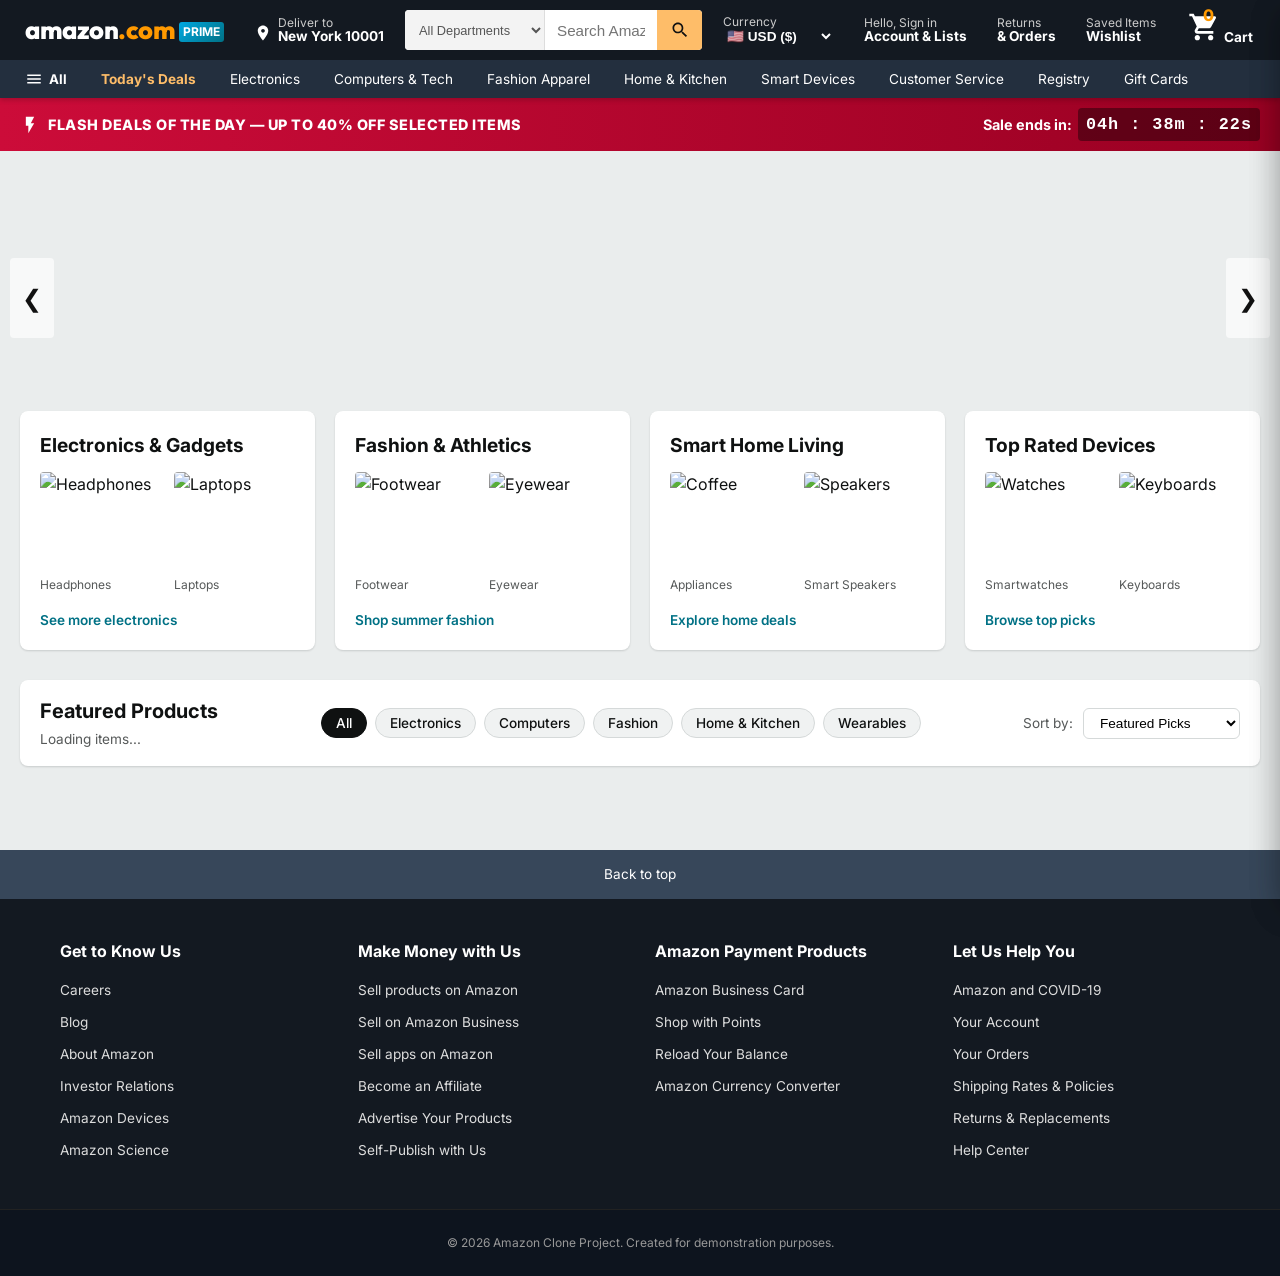
==== index.html @ 9a5a1761 "Add files via upload" ====
<!DOCTYPE html>
<html lang="en">
<head>
  <meta charset="UTF-8">
  <meta name="viewport" content="width=device-width, initial-scale=1.0">
  <title>Amazon.com. Spend less. Smile more.</title>
  <meta name="description" content="Free shipping on millions of items. Get the best of Shopping and Entertainment with Prime. Enjoy low prices and great deals.">
  
  <!-- Fonts -->
  <link rel="preconnect" href="https://fonts.googleapis.com">
  <link rel="preconnect" href="https://fonts.gstatic.com" crossorigin>
  <link href="https://fonts.googleapis.com/css2?family=Inter:wght@400;500;600;700;800&family=Outfit:wght@600;700;800&display=swap" rel="stylesheet">
  
  <!-- Stylesheet -->
  <link rel="stylesheet" href="styles.css">
</head>
<body>

  <!-- ==========================================================================
       HEADER & NAVIGATION
       ========================================================================== -->
  <header>
    <!-- Top Nav Bar -->
    <div class="top-nav">
      <!-- Brand Logo -->
      <a href="#" class="nav-logo" id="logo-btn">
        <div class="logo-text">amazon<span>.com</span></div>
        <span class="logo-prime">PRIME</span>
      </a>

      <!-- Deliver Location -->
      <div class="nav-location">
        <svg viewBox="0 0 24 24"><path d="M12 2C8.13 2 5 5.13 5 9c0 5.25 7 13 7 13s7-7.75 7-13c0-3.87-3.13-7-7-7zm0 9.5c-1.38 0-2.5-1.12-2.5-2.5s1.12-2.5 2.5-2.5 2.5 1.12 2.5 2.5-1.12 2.5-2.5 2.5z"/></svg>
        <div class="loc-text">
          <span class="loc-sub">Deliver to</span>
          <span class="loc-main">New York 10001</span>
        </div>
      </div>

      <!-- Search Bar -->
      <div class="nav-search">
        <select class="search-select" id="search-category">
          <option value="all">All Departments</option>
          <option value="electronics">Electronics</option>
          <option value="computers">Computers</option>
          <option value="fashion">Fashion</option>
          <option value="home">Home & Kitchen</option>
          <option value="wearables">Smart Wearables</option>
        </select>

        <div class="search-input-wrapper">
          <input type="text" class="search-input" id="search-input" placeholder="Search Amazon" autocomplete="off" />
          <div class="search-suggestions" id="search-suggestions"></div>
        </div>

        <button class="search-btn" id="search-btn" aria-label="Search">
          <svg viewBox="0 0 24 24"><path d="M15.5 14h-.79l-.28-.27C15.41 12.59 16 11.11 16 9.5 16 5.91 13.09 3 9.5 3S3 5.91 3 9.5 5.91 16 9.5 16c1.61 0 3.09-.59 4.23-1.57l.27.28v.79l5 4.99L20.49 19l-4.99-5zm-6 0C7.01 14 5 11.99 5 9.5S7.01 5 9.5 5 14 7.01 14 9.5 11.99 14 9.5 14z"/></svg>
        </button>
      </div>

      <!-- Navigation Tools -->
      <div class="nav-tools">
        <!-- Currency Selector -->
        <div class="nav-item">
          <span class="nav-item-sub">Currency</span>
          <select class="currency-select" id="currency-select">
            <option value="USD">🇺🇸 USD ($)</option>
            <option value="EUR">🇪🇺 EUR (€)</option>
            <option value="GBP">🇬🇧 GBP (£)</option>
            <option value="INR">🇮🇳 INR (₹)</option>
            <option value="CAD">🇨🇦 CAD (CA$)</option>
          </select>
        </div>

        <!-- Accounts & Lists -->
        <div class="nav-item" id="account-btn">
          <span class="nav-item-sub">Hello, Sign in</span>
          <span class="nav-item-main">Account & Lists</span>
        </div>

        <!-- Returns & Orders Tracker Button -->
        <div class="nav-item" id="orders-btn-nav">
          <span class="nav-item-sub">Returns</span>
          <span class="nav-item-main">& Orders</span>
        </div>

        <!-- Wishlist Nav -->
        <div class="nav-item" id="wishlist-btn-nav">
          <span class="nav-item-sub">Saved Items</span>
          <span class="nav-item-main">Wishlist</span>
        </div>

        <!-- Cart Button -->
        <div class="nav-cart-btn" id="cart-btn">
          <div class="cart-icon-wrap">
            <svg viewBox="0 0 24 24"><path d="M7 18c-1.1 0-1.99.9-1.99 2S5.9 22 7 22s2-.9 2-2-.9-2-2-2zM1 2v2h2l3.6 7.59-1.35 2.45c-.16.28-.25.61-.25.96 0 1.1.9 2 2 2h12v-2H7.42c-.14 0-.25-.11-.25-.25l.03-.12.9-1.63h7.45c.75 0 1.41-.41 1.75-1.03l3.58-6.49c.08-.14.12-.31.12-.48 0-.55-.45-1-1-1H5.21l-.94-2H1zm16 16c-1.1 0-1.99.9-1.99 2s.89 2 1.99 2 2-.9 2-2-.9-2-2-2z"/></svg>
            <span class="cart-count-badge" id="cart-badge-count">0</span>
          </div>
          <span class="cart-text">Cart</span>
        </div>
      </div>
    </div>

    <!-- Sub Navigation Bar -->
    <div class="sub-nav">
      <button class="sub-nav-btn">
        <svg style="width:18px;height:18px;fill:white;" viewBox="0 0 24 24"><path d="M3 18h18v-2H3v2zm0-5h18v-2H3v2zm0-7v2h18V6H3z"/></svg>
        All
      </button>
      <a href="#" class="sub-nav-link active" onclick="filterByCategory('all')">Today's Deals</a>
      <a href="#" class="sub-nav-link" onclick="filterByCategory('electronics')">Electronics</a>
      <a href="#" class="sub-nav-link" onclick="filterByCategory('computers')">Computers & Tech</a>
      <a href="#" class="sub-nav-link" onclick="filterByCategory('fashion')">Fashion Apparel</a>
      <a href="#" class="sub-nav-link" onclick="filterByCategory('home')">Home & Kitchen</a>
      <a href="#" class="sub-nav-link" onclick="filterByCategory('wearables')">Smart Devices</a>
      <a href="#" class="sub-nav-link">Customer Service</a>
      <a href="#" class="sub-nav-link">Registry</a>
      <a href="#" class="sub-nav-link">Gift Cards</a>
    </div>
  </header>

  <!-- ==========================================================================
       FLASH SALE DEALS COUNTDOWN BAR
       ========================================================================== -->
  <div class="flash-sale-bar">
    <div class="flash-title">
      <svg style="width:20px;height:20px;fill:white;" viewBox="0 0 24 24"><path d="M7 2v11h3v9l7-12h-4l4-8z"/></svg>
      Flash Deals of the Day — Up to 40% Off Selected Items
    </div>
    <div class="countdown-wrap">
      <span>Sale ends in:</span>
      <div class="timer-box" id="countdown-timer">04h : 38m : 22s</div>
    </div>
  </div>

  <!-- ==========================================================================
       HERO CAROUSEL & OVERLAY CARDS
       ========================================================================== -->
  <section class="hero-section">
    <div class="carousel-container">
      <div class="carousel-track" id="carousel-track">
        <!-- Injected via app.js -->
      </div>
      <button class="carousel-nav-btn carousel-prev" id="carousel-prev">❮</button>
      <button class="carousel-nav-btn carousel-next" id="carousel-next">❯</button>
      <div class="hero-gradient-overlay"></div>
    </div>

    <!-- Hero Category Showcase Overlay Cards -->
    <div class="hero-overlay-cards">
      <!-- Card 1 -->
      <div class="category-card">
        <h3>Electronics & Gadgets</h3>
        <div class="category-card-grid">
          <div class="cat-sub-item" onclick="filterByCategory('electronics')">
            <img src="https://images.unsplash.com/photo-1505740420928-5e560c06d30e?w=300&auto=format&fit=crop&q=80" alt="Headphones" />
            <div class="cat-sub-label">Headphones</div>
          </div>
          <div class="cat-sub-item" onclick="filterByCategory('computers')">
            <img src="https://images.unsplash.com/photo-1517336714731-489689fd1ca8?w=300&auto=format&fit=crop&q=80" alt="Laptops" />
            <div class="cat-sub-label">Laptops</div>
          </div>
        </div>
        <a href="#" class="category-card-link" onclick="filterByCategory('electronics')">See more electronics</a>
      </div>

      <!-- Card 2 -->
      <div class="category-card">
        <h3>Fashion & Athletics</h3>
        <div class="category-card-grid">
          <div class="cat-sub-item" onclick="filterByCategory('fashion')">
            <img src="https://images.unsplash.com/photo-1542291026-7eec264c27ff?w=300&auto=format&fit=crop&q=80" alt="Footwear" />
            <div class="cat-sub-label">Footwear</div>
          </div>
          <div class="cat-sub-item" onclick="filterByCategory('fashion')">
            <img src="https://images.unsplash.com/photo-1511499767150-a48a237f0083?w=300&auto=format&fit=crop&q=80" alt="Eyewear" />
            <div class="cat-sub-label">Eyewear</div>
          </div>
        </div>
        <a href="#" class="category-card-link" onclick="filterByCategory('fashion')">Shop summer fashion</a>
      </div>

      <!-- Card 3 -->
      <div class="category-card">
        <h3>Smart Home Living</h3>
        <div class="category-card-grid">
          <div class="cat-sub-item" onclick="filterByCategory('home')">
            <img src="https://images.unsplash.com/photo-1517668808822-9ebe02f2a698?w=300&auto=format&fit=crop&q=80" alt="Coffee" />
            <div class="cat-sub-label">Appliances</div>
          </div>
          <div class="cat-sub-item" onclick="filterByCategory('home')">
            <img src="https://images.unsplash.com/photo-1543512214-318c7553f230?w=300&auto=format&fit=crop&q=80" alt="Speakers" />
            <div class="cat-sub-label">Smart Speakers</div>
          </div>
        </div>
        <a href="#" class="category-card-link" onclick="filterByCategory('home')">Explore home deals</a>
      </div>

      <!-- Card 4 -->
      <div class="category-card">
        <h3>Top Rated Devices</h3>
        <div class="category-card-grid">
          <div class="cat-sub-item" onclick="filterByCategory('wearables')">
            <img src="https://images.unsplash.com/photo-1523275335684-37898b6baf30?w=300&auto=format&fit=crop&q=80" alt="Watches" />
            <div class="cat-sub-label">Smartwatches</div>
          </div>
          <div class="cat-sub-item" onclick="filterByCategory('computers')">
            <img src="https://images.unsplash.com/photo-1587829741301-dc798b83add3?w=300&auto=format&fit=crop&q=80" alt="Keyboards" />
            <div class="cat-sub-label">Keyboards</div>
          </div>
        </div>
        <a href="#" class="category-card-link" onclick="filterByCategory('all')">Browse top picks</a>
      </div>
    </div>
  </section>

  <!-- ==========================================================================
       MAIN CONTENT & PRODUCT CATALOG
       ========================================================================== -->
  <main class="main-container">
    <!-- Filter & Toolbar Bar -->
    <div class="catalog-toolbar">
      <div class="toolbar-left">
        <div>
          <h2 class="catalog-title" id="catalog-title">Featured Products</h2>
          <span class="result-count" id="result-count">Loading items...</span>
        </div>
      </div>

      <!-- Category Filter Pills -->
      <div class="category-pills">
        <button class="pill-btn active" data-category="all">All</button>
        <button class="pill-btn" data-category="electronics">Electronics</button>
        <button class="pill-btn" data-category="computers">Computers</button>
        <button class="pill-btn" data-category="fashion">Fashion</button>
        <button class="pill-btn" data-category="home">Home & Kitchen</button>
        <button class="pill-btn" data-category="wearables">Wearables</button>
      </div>

      <!-- Sort Selection -->
      <div class="toolbar-right">
        <span class="sort-label">Sort by:</span>
        <select class="sort-select" id="sort-select">
          <option value="featured">Featured Picks</option>
          <option value="price-low">Price: Low to High</option>
          <option value="price-high">Price: High to Low</option>
          <option value="rating">Customer Rating</option>
        </select>
      </div>
    </div>

    <!-- Product Grid -->
    <div class="product-grid" id="product-grid">
      <!-- Injected via app.js -->
    </div>

    <!-- Recently Viewed Carousel -->
    <div class="recently-viewed-section" id="recently-viewed-section" style="display:none;">
      <h3 class="recently-viewed-title">Your Recently Viewed Items</h3>
      <div class="rv-grid" id="recently-viewed-grid"></div>
    </div>
  </main>

  <!-- ==========================================================================
       SLIDE-OVER CART DRAWER
       ========================================================================== -->
  <div class="drawer-backdrop" id="cart-backdrop"></div>
  <div class="drawer-panel" id="cart-panel">
    <div class="drawer-header">
      <div class="drawer-title">
        <svg style="width:24px;height:24px;fill:white;" viewBox="0 0 24 24"><path d="M7 18c-1.1 0-1.99.9-1.99 2S5.9 22 7 22s2-.9 2-2-.9-2-2-2zM1 2v2h2l3.6 7.59-1.35 2.45c-.16.28-.25.61-.25.96 0 1.1.9 2 2 2h12v-2H7.42c-.14 0-.25-.11-.25-.25l.03-.12.9-1.63h7.45c.75 0 1.41-.41 1.75-1.03l3.58-6.49c.08-.14.12-.31.12-.48 0-.55-.45-1-1-1H5.21l-.94-2H1zm16 16c-1.1 0-1.99.9-1.99 2s.89 2 1.99 2 2-.9 2-2-.9-2-2-2z"/></svg>
        Shopping Cart
      </div>
      <button class="drawer-close" id="cart-close">&times;</button>
    </div>

    <!-- Free Delivery Progress -->
    <div class="free-shipping-bar">
      <div class="shipping-progress-text" id="progress-text">Add $35.00 for FREE Shipping</div>
      <div class="progress-track">
        <div class="progress-fill" id="progress-fill"></div>
      </div>
    </div>

    <div class="drawer-body" id="cart-items-list">
      <!-- Cart items injected via app.js -->
    </div>

    <div class="drawer-footer">
      <div class="cart-summary-row">
        <span>Subtotal</span>
        <span id="cart-subtotal">$0.00</span>
      </div>
      <div class="cart-summary-row" style="color:#666;font-size:0.8rem;">
        <span>Estimated Tax & Shipping</span>
        <span>FREE</span>
      </div>
      <div class="cart-summary-total">
        <span>Order Total</span>
        <span id="cart-total">$0.00</span>
      </div>
      <button class="checkout-btn" id="checkout-btn">Proceed to Checkout</button>
    </div>
  </div>

  <!-- ==========================================================================
       SLIDE-OVER WISHLIST DRAWER
       ========================================================================== -->
  <div class="drawer-backdrop" id="wishlist-backdrop"></div>
  <div class="drawer-panel" id="wishlist-panel">
    <div class="drawer-header">
      <div class="drawer-title">
        <svg style="width:24px;height:24px;fill:white;" viewBox="0 0 24 24"><path d="M12 21.35l-1.45-1.32C5.4 15.36 2 12.28 2 8.5 2 5.42 4.42 3 7.5 3c1.74 0 3.41.81 4.5 2.09C13.09 3.81 14.76 3 16.5 3 19.58 3 22 5.42 22 8.5c0 3.78-3.4 6.86-8.55 11.54L12 21.35z"/></svg>
        Your Wishlist
      </div>
      <button class="drawer-close" id="wishlist-close">&times;</button>
    </div>
    <div class="drawer-body" id="wishlist-items-list">
      <!-- Injected via app.js -->
    </div>
  </div>

  <!-- ==========================================================================
       MODALS (QUICK VIEW, CHECKOUT, & ORDERS TRACKER)
       ========================================================================== -->
  <!-- Quick View Modal -->
  <div class="modal-overlay" id="quick-view-overlay">
    <div class="modal-box">
      <button class="modal-close-btn" id="quick-view-close">&times;</button>
      <div id="quick-view-body">
        <!-- Injected via app.js -->
      </div>
    </div>
  </div>

  <!-- Orders & Package Tracking Modal -->
  <div class="modal-overlay" id="orders-overlay">
    <div class="modal-box orders-modal-box">
      <button class="modal-close-btn" id="orders-close">&times;</button>
      <h2 style="font-size:1.4rem;font-weight:700;margin-bottom:16px;border-bottom:1px solid #ddd;padding-bottom:10px;">Your Orders & Package Tracker</h2>
      <div id="orders-modal-body">
        <!-- Injected via app.js -->
      </div>
    </div>
  </div>

  <!-- Checkout Modal -->
  <div class="modal-overlay" id="checkout-overlay">
    <div class="modal-box checkout-modal-box">
      <button class="modal-close-btn" id="checkout-close">&times;</button>
      <form id="checkout-form">
        <div class="checkout-header">
          <h2 class="checkout-step-title">
            <svg style="width:24px;height:24px;fill:var(--accent-orange);" viewBox="0 0 24 24"><path d="M18 6h-2c0-2.21-1.79-4-4-4S8 3.79 8 6H6c-1.1 0-2 .9-2 2v12c0 1.1.9 2 2 2h12c1.1 0 2-.9 2-2V8c0-1.1-.9-2-2-2zm-6-2c1.1 0 2 .89 2 2h-4c0-1.11.89-2 2-2zm6 16H6V8h2v2c0 .55.45 1 1 1s1-.45 1-1V8h4v2c0 .55.45 1 1 1s1-.45 1-1V8h2v12z"/></svg>
            Amazon Checkout
          </h2>
        </div>

        <div class="form-group">
          <label class="form-label">Shipping Address</label>
          <input type="text" class="form-input" required placeholder="Full Name" value="John Doe" />
        </div>

        <div class="form-group">
          <input type="text" class="form-input" required placeholder="Street Address" value="742 Evergreen Terrace" />
        </div>

        <div style="display:grid;grid-template-columns:1fr 1fr;gap:12px;" class="form-group">
          <input type="text" class="form-input" required placeholder="City" value="New York" />
          <input type="text" class="form-input" required placeholder="ZIP Code" value="10001" />
        </div>

        <div class="form-group">
          <label class="form-label">Payment Method</label>
          <div class="payment-options-grid">
            <div class="payment-card-opt active">
              <span>💳 Credit / Debit Card</span>
            </div>
            <div class="payment-card-opt">
              <span>📦 Amazon Pay Balance</span>
            </div>
          </div>
        </div>

        <div class="form-group">
          <input type="text" class="form-input" required placeholder="Card Number" value="4532 •••• •••• 8892" />
        </div>

        <button type="submit" class="checkout-btn" style="margin-top:10px;" id="place-order-btn">Place Your Order</button>
      </form>
    </div>
  </div>

  <!-- Toast Notification Stack -->
  <div class="toast-container" id="toast-container"></div>

  <!-- ==========================================================================
       FOOTER
       ========================================================================== -->
  <footer>
    <div class="back-to-top" onclick="window.scrollTo({top: 0, behavior: 'smooth'});">
      Back to top
    </div>

    <div class="footer-links-grid">
      <div class="footer-col">
        <h4>Get to Know Us</h4>
        <ul>
          <li><a href="#">Careers</a></li>
          <li><a href="#">Blog</a></li>
          <li><a href="#">About Amazon</a></li>
          <li><a href="#">Investor Relations</a></li>
          <li><a href="#">Amazon Devices</a></li>
          <li><a href="#">Amazon Science</a></li>
        </ul>
      </div>

      <div class="footer-col">
        <h4>Make Money with Us</h4>
        <ul>
          <li><a href="#">Sell products on Amazon</a></li>
          <li><a href="#">Sell on Amazon Business</a></li>
          <li><a href="#">Sell apps on Amazon</a></li>
          <li><a href="#">Become an Affiliate</a></li>
          <li><a href="#">Advertise Your Products</a></li>
          <li><a href="#">Self-Publish with Us</a></li>
        </ul>
      </div>

      <div class="footer-col">
        <h4>Amazon Payment Products</h4>
        <ul>
          <li><a href="#">Amazon Business Card</a></li>
          <li><a href="#">Shop with Points</a></li>
          <li><a href="#">Reload Your Balance</a></li>
          <li><a href="#">Amazon Currency Converter</a></li>
        </ul>
      </div>

      <div class="footer-col">
        <h4>Let Us Help You</h4>
        <ul>
          <li><a href="#">Amazon and COVID-19</a></li>
          <li><a href="#">Your Account</a></li>
          <li><a href="#">Your Orders</a></li>
          <li><a href="#">Shipping Rates & Policies</a></li>
          <li><a href="#">Returns & Replacements</a></li>
          <li><a href="#">Help Center</a></li>
        </ul>
      </div>
    </div>

    <div class="footer-bottom-copy">
      <p>© 2026 Amazon Clone Project. Created for demonstration purposes.</p>
    </div>
  </footer>

  <!-- Scripts -->
  <script src="js/products.js"></script>
  <script src="js/app.js"></script>
</body>
</html>
---- styles.css ----
/* ==========================================================================
   AMAZON CLONE DESIGN SYSTEM & ENHANCED STYLESHEET
   ========================================================================== */

:root {
  /* Brand Palette */
  --nav-bg: #131921;
  --subnav-bg: #232f3e;
  --accent-gold: #febd69;
  --accent-orange: #ff9900;
  --accent-orange-hover: #f3a847;
  --btn-primary: #ffd814;
  --btn-primary-hover: #f7ca00;
  --btn-primary-border: #fcd200;
  --btn-secondary: #ffa41c;
  --btn-secondary-hover: #ff8f00;
  
  /* Neutral Canvas */
  --bg-page: #eaeded;
  --bg-card: #ffffff;
  --text-main: #0f1111;
  --text-muted: #565959;
  --text-link: #007185;
  --text-link-hover: #c7511f;
  --price-red: #b12704;
  --green-stock: #007600;
  --border-light: #d5d9d9;
  --border-dark: #bbbfbf;

  /* Elevation & Shadows */
  --shadow-sm: 0 1px 2px rgba(15, 17, 17, 0.15);
  --shadow-md: 0 4px 12px rgba(0, 0, 0, 0.12);
  --shadow-lg: 0 10px 30px rgba(0, 0, 0, 0.2);

  /* Typography */
  --font-main: 'Inter', -apple-system, BlinkMacSystemFont, "Segoe UI", Roboto, sans-serif;
  --font-heading: 'Outfit', sans-serif;

  /* Radii & Animations */
  --radius-sm: 4px;
  --radius-md: 8px;
  --radius-lg: 12px;
  --transition: all 0.25s cubic-bezier(0.4, 0, 0.2, 1);
}

/* Reset & Box Sizing */
* {
  margin: 0;
  padding: 0;
  box-sizing: border-box;
}

body {
  font-family: var(--font-main);
  background-color: var(--bg-page);
  color: var(--text-main);
  line-height: 1.5;
  overflow-x: hidden;
  min-height: 100vh;
}

a {
  color: var(--text-link);
  text-decoration: none;
  transition: var(--transition);
}

a:hover {
  color: var(--text-link-hover);
  text-decoration: underline;
}

button {
  cursor: pointer;
  font-family: inherit;
  border: none;
  outline: none;
}

img {
  max-width: 100%;
  display: block;
}

/* ==========================================================================
   HEADER & NAVIGATION BAR
   ========================================================================== */

header {
  position: sticky;
  top: 0;
  z-index: 1000;
  box-shadow: 0 2px 5px rgba(0,0,0,0.2);
}

.top-nav {
  background-color: var(--nav-bg);
  color: #ffffff;
  display: flex;
  align-items: center;
  gap: 12px;
  padding: 8px 16px;
  height: 60px;
}

.nav-logo {
  display: flex;
  align-items: center;
  gap: 4px;
  padding: 4px 8px;
  border: 1px solid transparent;
  border-radius: 2px;
  text-decoration: none;
}

.nav-logo:hover {
  border-color: #ffffff;
}

.logo-text {
  font-family: var(--font-heading);
  font-size: 1.6rem;
  font-weight: 800;
  color: #ffffff;
  letter-spacing: -0.5px;
}

.logo-text span {
  color: var(--accent-orange);
}

.logo-prime {
  font-size: 0.75rem;
  background: linear-gradient(135deg, #00a8e1, #007185);
  color: white;
  font-weight: 700;
  padding: 1px 4px;
  border-radius: 3px;
  margin-top: 4px;
}

/* Location */
.nav-location {
  display: flex;
  align-items: center;
  gap: 6px;
  padding: 4px 8px;
  border: 1px solid transparent;
  border-radius: 2px;
  cursor: pointer;
  color: #ffffff;
}

.nav-location:hover {
  border-color: #ffffff;
}

.nav-location svg {
  fill: #ffffff;
  width: 18px;
  height: 18px;
  margin-top: 6px;
}

.loc-text {
  display: flex;
  flex-direction: column;
  line-height: 1.1;
}

.loc-sub {
  font-size: 0.75rem;
  color: #cccccc;
}

.loc-main {
  font-size: 0.85rem;
  font-weight: 700;
}

/* Search Bar */
.nav-search {
  flex: 1;
  display: flex;
  align-items: center;
  height: 40px;
  border-radius: 4px;
  overflow: hidden;
  background: white;
  transition: box-shadow 0.2s ease;
}

.nav-search:focus-within {
  box-shadow: 0 0 0 3px var(--accent-orange);
}

.search-select {
  background: #f3f3f3;
  color: #555;
  border: none;
  outline: none;
  padding: 0 10px;
  height: 100%;
  font-size: 0.8rem;
  border-right: 1px solid #ddd;
  cursor: pointer;
}

.search-select:hover {
  background: #e6e6e6;
  color: #111;
}

.search-input-wrapper {
  position: relative;
  flex: 1;
  height: 100%;
}

.search-input {
  width: 100%;
  height: 100%;
  border: none;
  outline: none;
  padding: 0 12px;
  font-size: 0.95rem;
}

.search-suggestions {
  position: absolute;
  top: 100%;
  left: 0;
  right: 0;
  background: white;
  color: var(--text-main);
  box-shadow: var(--shadow-lg);
  border-radius: 0 0 8px 8px;
  max-height: 300px;
  overflow-y: auto;
  display: none;
  z-index: 1050;
  border: 1px solid #ddd;
  border-top: none;
}

.search-suggestions.active {
  display: block;
}

.suggestion-item {
  padding: 10px 14px;
  cursor: pointer;
  display: flex;
  align-items: center;
  justify-content: space-between;
  border-bottom: 1px solid #f0f0f0;
  font-size: 0.9rem;
}

.suggestion-item:hover {
  background-color: #f7f7f7;
  color: var(--accent-orange);
}

.suggestion-cat {
  font-size: 0.75rem;
  color: var(--text-muted);
  background: #eeeeee;
  padding: 2px 6px;
  border-radius: 4px;
}

.search-btn {
  width: 45px;
  height: 100%;
  background: var(--accent-gold);
  border: none;
  display: flex;
  align-items: center;
  justify-content: center;
  transition: background 0.2s ease;
}

.search-btn:hover {
  background: var(--accent-orange);
}

.search-btn svg {
  width: 20px;
  height: 20px;
  fill: #111;
}

/* Nav Tools */
.nav-tools {
  display: flex;
  align-items: center;
  gap: 12px;
}

.nav-item {
  display: flex;
  flex-direction: column;
  line-height: 1.1;
  padding: 4px 8px;
  border: 1px solid transparent;
  border-radius: 2px;
  cursor: pointer;
  color: #ffffff;
}

.nav-item:hover {
  border-color: #ffffff;
}

.nav-item-sub {
  font-size: 0.75rem;
  color: #cccccc;
}

.nav-item-main {
  font-size: 0.85rem;
  font-weight: 700;
  display: flex;
  align-items: center;
  gap: 2px;
}

/* Currency Select */
.currency-select {
  background: transparent;
  color: white;
  border: none;
  font-size: 0.85rem;
  font-weight: 700;
  cursor: pointer;
  outline: none;
}

.currency-select option {
  background: #232f3e;
  color: white;
}

/* Cart Trigger & Bump Animation */
.nav-cart-btn {
  display: flex;
  align-items: flex-end;
  gap: 4px;
  padding: 4px 10px;
  border: 1px solid transparent;
  border-radius: 2px;
  color: #ffffff;
  position: relative;
  cursor: pointer;
}

.nav-cart-btn:hover {
  border-color: #ffffff;
}

.cart-icon-wrap {
  position: relative;
}

.cart-icon-wrap svg {
  width: 32px;
  height: 32px;
  fill: #ffffff;
}

.cart-count-badge {
  position: absolute;
  top: -4px;
  right: 6px;
  color: var(--accent-orange);
  font-weight: 800;
  font-size: 1rem;
  line-height: 1;
}

.cart-count-badge.bump {
  animation: bumpAnim 0.3s cubic-bezier(0.175, 0.885, 0.32, 1.275);
}

@keyframes bumpAnim {
  0% { transform: scale(1); }
  50% { transform: scale(1.6); color: #ffffff; }
  100% { transform: scale(1); }
}

.cart-text {
  font-size: 0.85rem;
  font-weight: 700;
  margin-bottom: 2px;
}

/* Sub Navigation */
.sub-nav {
  background-color: var(--subnav-bg);
  color: #ffffff;
  display: flex;
  align-items: center;
  padding: 0 16px;
  height: 38px;
  gap: 16px;
  font-size: 0.85rem;
  overflow-x: auto;
  white-space: nowrap;
}

.sub-nav-btn {
  display: flex;
  align-items: center;
  gap: 6px;
  font-weight: 700;
  background: transparent;
  color: white;
  padding: 4px 8px;
  border: 1px solid transparent;
  border-radius: 2px;
}

.sub-nav-btn:hover {
  border-color: #ffffff;
}

.sub-nav-link {
  color: white;
  padding: 4px 8px;
  border: 1px solid transparent;
  border-radius: 2px;
  cursor: pointer;
}

.sub-nav-link:hover {
  border-color: #ffffff;
  text-decoration: none;
}

.sub-nav-link.active {
  color: var(--accent-gold);
  font-weight: 700;
}

/* ==========================================================================
   FLASH SALE DEALS COUNTDOWN BAR
   ========================================================================== */

.flash-sale-bar {
  background: linear-gradient(90deg, #cc0c39, #990022);
  color: white;
  padding: 10px 20px;
  display: flex;
  align-items: center;
  justify-content: space-between;
  flex-wrap: wrap;
  gap: 12px;
  font-size: 0.9rem;
}

.flash-title {
  display: flex;
  align-items: center;
  gap: 8px;
  font-weight: 800;
  text-transform: uppercase;
  letter-spacing: 0.5px;
}

.countdown-wrap {
  display: flex;
  align-items: center;
  gap: 6px;
  font-weight: 700;
}

.timer-box {
  background: rgba(0, 0, 0, 0.4);
  padding: 4px 8px;
  border-radius: 4px;
  font-family: monospace;
  font-size: 1.05rem;
  letter-spacing: 1px;
}

/* ==========================================================================
   HERO CAROUSEL & OVERLAY CARDS
   ========================================================================== */

.hero-section {
  position: relative;
  max-width: 1500px;
  margin: 0 auto;
}

.carousel-container {
  position: relative;
  height: 420px;
  overflow: hidden;
}

.carousel-track {
  display: flex;
  height: 100%;
  transition: transform 0.6s ease-in-out;
}

.carousel-slide {
  min-width: 100%;
  height: 100%;
  position: relative;
  display: flex;
  align-items: center;
  justify-content: space-between;
  padding: 40px 80px;
  background-size: cover;
  background-position: center;
}

.carousel-content {
  max-width: 550px;
  color: white;
  z-index: 2;
  text-shadow: 0 2px 4px rgba(0,0,0,0.5);
}

.slide-badge {
  display: inline-block;
  background: var(--accent-orange);
  color: #111;
  font-weight: 800;
  font-size: 0.75rem;
  text-transform: uppercase;
  letter-spacing: 1px;
  padding: 4px 10px;
  border-radius: 4px;
  margin-bottom: 12px;
}

.slide-title {
  font-family: var(--font-heading);
  font-size: 2.5rem;
  font-weight: 800;
  line-height: 1.1;
  margin-bottom: 12px;
}

.slide-subtitle {
  font-size: 1.05rem;
  opacity: 0.9;
  margin-bottom: 24px;
}

.slide-btn {
  background-color: var(--btn-primary);
  color: #111;
  font-weight: 700;
  font-size: 0.95rem;
  padding: 12px 28px;
  border-radius: 8px;
  box-shadow: 0 4px 14px rgba(255, 216, 20, 0.4);
  transition: var(--transition);
}

.slide-btn:hover {
  background-color: var(--btn-primary-hover);
  transform: translateY(-2px);
}

.slide-image-preview {
  width: 320px;
  height: 320px;
  object-fit: contain;
  filter: drop-shadow(0 15px 25px rgba(0,0,0,0.4));
  z-index: 2;
}

.hero-gradient-overlay {
  position: absolute;
  bottom: 0;
  left: 0;
  right: 0;
  height: 220px;
  background: linear-gradient(to bottom, rgba(234, 237, 237, 0) 0%, rgba(234, 237, 237, 1) 100%);
  pointer-events: none;
  z-index: 3;
}

.carousel-nav-btn {
  position: absolute;
  top: 35%;
  transform: translateY(-50%);
  z-index: 10;
  background: rgba(255,255,255,0.7);
  color: #111;
  width: 44px;
  height: 80px;
  border-radius: 4px;
  display: flex;
  align-items: center;
  justify-content: center;
  font-size: 1.5rem;
  transition: var(--transition);
}

.carousel-nav-btn:hover {
  background: rgba(255,255,255,0.95);
  box-shadow: var(--shadow-md);
}

.carousel-prev { left: 10px; }
.carousel-next { right: 10px; }

.hero-overlay-cards {
  position: relative;
  z-index: 10;
  margin-top: -160px;
  padding: 0 20px;
  max-width: 1460px;
  margin-left: auto;
  margin-right: auto;
  display: grid;
  grid-template-columns: repeat(auto-fit, minmax(280px, 1fr));
  gap: 20px;
}

.category-card {
  background: var(--bg-card);
  padding: 20px;
  border-radius: 8px;
  box-shadow: var(--shadow-sm);
  display: flex;
  flex-direction: column;
  justify-content: space-between;
  transition: var(--transition);
}

.category-card:hover {
  box-shadow: var(--shadow-md);
}

.category-card h3 {
  font-size: 1.2rem;
  font-weight: 700;
  margin-bottom: 12px;
}

.category-card-grid {
  display: grid;
  grid-template-columns: 1fr 1fr;
  gap: 12px;
  margin-bottom: 16px;
}

.cat-sub-item {
  cursor: pointer;
}

.cat-sub-item img {
  width: 100%;
  height: 100px;
  object-fit: cover;
  border-radius: 4px;
  transition: var(--transition);
}

.cat-sub-item:hover img {
  opacity: 0.9;
  transform: scale(1.02);
}

.cat-sub-label {
  font-size: 0.75rem;
  color: var(--text-muted);
  margin-top: 4px;
}

.category-card-link {
  font-size: 0.85rem;
  font-weight: 600;
}

/* ==========================================================================
   MAIN CONTENT & PRODUCT CATALOG
   ========================================================================== */

.main-container {
  max-width: 1460px;
  margin: 30px auto;
  padding: 0 20px;
}

.catalog-toolbar {
  background: var(--bg-card);
  padding: 16px 20px;
  border-radius: 8px;
  box-shadow: var(--shadow-sm);
  display: flex;
  align-items: center;
  justify-content: space-between;
  flex-wrap: wrap;
  gap: 16px;
  margin-bottom: 24px;
}

.toolbar-left {
  display: flex;
  align-items: center;
  gap: 12px;
}

.catalog-title {
  font-size: 1.25rem;
  font-weight: 700;
}

.result-count {
  font-size: 0.85rem;
  color: var(--text-muted);
}

.category-pills {
  display: flex;
  align-items: center;
  gap: 8px;
  flex-wrap: wrap;
}

.pill-btn {
  background: #f0f2f2;
  border: 1px solid var(--border-light);
  color: var(--text-main);
  padding: 6px 14px;
  border-radius: 20px;
  font-size: 0.85rem;
  font-weight: 500;
  transition: var(--transition);
}

.pill-btn:hover {
  background: #e3e6e6;
}

.pill-btn.active {
  background: #0f1111;
  color: white;
  border-color: #0f1111;
}

.toolbar-right {
  display: flex;
  align-items: center;
  gap: 10px;
}

.sort-label {
  font-size: 0.85rem;
  color: var(--text-muted);
}

.sort-select {
  padding: 6px 12px;
  border-radius: 6px;
  border: 1px solid var(--border-light);
  background: white;
  font-size: 0.85rem;
  outline: none;
  cursor: pointer;
}

/* Product Grid */
.product-grid {
  display: grid;
  grid-template-columns: repeat(auto-fill, minmax(280px, 1fr));
  gap: 20px;
}

/* Product Card */
.product-card {
  background: var(--bg-card);
  border-radius: 8px;
  padding: 16px;
  box-shadow: var(--shadow-sm);
  display: flex;
  flex-direction: column;
  position: relative;
  transition: var(--transition);
}

.product-card:hover {
  box-shadow: var(--shadow-md);
  transform: translateY(-3px);
}

.wishlist-btn {
  position: absolute;
  top: 14px;
  right: 14px;
  z-index: 5;
  background: rgba(255,255,255,0.85);
  border: 1px solid #ddd;
  width: 34px;
  height: 34px;
  border-radius: 50%;
  display: flex;
  align-items: center;
  justify-content: center;
  transition: var(--transition);
}

.wishlist-btn:hover {
  background: white;
  transform: scale(1.1);
}

.wishlist-btn svg {
  width: 18px;
  height: 18px;
  fill: #ccc;
  transition: var(--transition);
}

.wishlist-btn.active svg {
  fill: #e31b23;
}

.card-img-wrap {
  width: 100%;
  height: 200px;
  display: flex;
  align-items: center;
  justify-content: center;
  margin-bottom: 14px;
  overflow: hidden;
  position: relative;
  cursor: pointer;
}

.card-img-wrap img {
  max-height: 100%;
  max-width: 100%;
  object-fit: contain;
  transition: transform 0.4s ease;
}

.product-card:hover .card-img-wrap img {
  transform: scale(1.05);
}

.card-badge {
  position: absolute;
  bottom: 0;
  left: 0;
  background: var(--accent-orange);
  color: #111;
  font-size: 0.7rem;
  font-weight: 800;
  padding: 3px 8px;
  border-radius: 0 4px 4px 0;
  text-transform: uppercase;
}

.card-badge.deal {
  background: #cc0c39;
  color: white;
}

/* Claim Progress Bar for Flash Deals */
.deal-claim-wrap {
  margin-bottom: 10px;
}

.claim-progress-track {
  height: 6px;
  background: #eee;
  border-radius: 3px;
  overflow: hidden;
  margin-bottom: 2px;
}

.claim-progress-fill {
  height: 100%;
  background: #cc0c39;
  border-radius: 3px;
}

.claim-text {
  font-size: 0.75rem;
  color: #b12704;
  font-weight: 600;
}

.card-info {
  display: flex;
  flex-direction: column;
  flex: 1;
}

.card-title {
  font-size: 0.95rem;
  font-weight: 600;
  line-height: 1.35;
  color: var(--text-main);
  margin-bottom: 6px;
  display: -webkit-box;
  -webkit-line-clamp: 2;
  -webkit-box-orient: vertical;
  overflow: hidden;
  cursor: pointer;
}

.card-title:hover {
  color: var(--text-link-hover);
}

.rating-wrap {
  display: flex;
  align-items: center;
  gap: 6px;
  margin-bottom: 8px;
}

.stars {
  color: #ffa41c;
  font-size: 0.9rem;
  letter-spacing: 1px;
}

.review-count {
  font-size: 0.75rem;
  color: var(--text-link);
}

.price-wrap {
  margin-bottom: 10px;
}

.price-main {
  font-size: 1.4rem;
  font-weight: 700;
  color: var(--text-main);
  display: inline-flex;
  align-items: flex-start;
}

.currency {
  font-size: 0.8rem;
  margin-top: 2px;
}

.price-cents {
  font-size: 0.8rem;
  margin-top: 2px;
}

.price-orig {
  font-size: 0.8rem;
  color: var(--text-muted);
  text-decoration: line-through;
  margin-left: 6px;
}

.shipping-tag {
  font-size: 0.75rem;
  color: var(--text-muted);
  margin-bottom: 14px;
}

.shipping-tag strong {
  color: #111;
}

.card-actions {
  display: flex;
  gap: 8px;
  margin-top: auto;
}

.add-cart-btn {
  flex: 1;
  background-color: var(--btn-primary);
  border: 1px solid var(--btn-primary-border);
  color: #0f1111;
  font-size: 0.85rem;
  font-weight: 600;
  padding: 8px 12px;
  border-radius: 20px;
  transition: var(--transition);
}

.add-cart-btn:hover {
  background-color: var(--btn-primary-hover);
  box-shadow: 0 2px 5px rgba(213, 217, 217, 0.5);
}

.quick-view-btn {
  background: #f0f2f2;
  border: 1px solid var(--border-light);
  padding: 8px 12px;
  border-radius: 20px;
  font-size: 0.85rem;
  font-weight: 500;
  transition: var(--transition);
}

.quick-view-btn:hover {
  background: #e3e6e6;
}

/* Recently Viewed Section */
.recently-viewed-section {
  margin-top: 50px;
  background: white;
  border-radius: 8px;
  padding: 24px;
  box-shadow: var(--shadow-sm);
}

.recently-viewed-title {
  font-size: 1.2rem;
  font-weight: 700;
  margin-bottom: 16px;
  padding-bottom: 8px;
  border-bottom: 1px solid #eee;
}

.rv-grid {
  display: flex;
  gap: 16px;
  overflow-x: auto;
  padding-bottom: 10px;
}

.rv-item {
  min-width: 140px;
  max-width: 140px;
  cursor: pointer;
  text-align: center;
}

.rv-item img {
  width: 100%;
  height: 110px;
  object-fit: contain;
  margin-bottom: 6px;
}

.rv-name {
  font-size: 0.75rem;
  line-height: 1.2;
  color: var(--text-main);
  display: -webkit-box;
  -webkit-line-clamp: 2;
  -webkit-box-orient: vertical;
  overflow: hidden;
}

.rv-price {
  font-size: 0.85rem;
  font-weight: 700;
  color: var(--price-red);
  margin-top: 4px;
}

/* ==========================================================================
   SLIDE-OVER DRAWERS
   ========================================================================== */

.drawer-backdrop {
  position: fixed;
  top: 0;
  left: 0;
  right: 0;
  bottom: 0;
  background: rgba(0, 0, 0, 0.6);
  z-index: 2000;
  opacity: 0;
  visibility: hidden;
  transition: var(--transition);
}

.drawer-backdrop.active {
  opacity: 1;
  visibility: visible;
}

.drawer-panel {
  position: fixed;
  top: 0;
  right: 0;
  bottom: 0;
  width: 440px;
  max-width: 90vw;
  background: white;
  z-index: 2001;
  box-shadow: var(--shadow-lg);
  display: flex;
  flex-direction: column;
  transform: translateX(100%);
  transition: transform 0.35s cubic-bezier(0.4, 0, 0.2, 1);
}

.drawer-panel.active {
  transform: translateX(0);
}

.drawer-header {
  padding: 16px 20px;
  background: var(--nav-bg);
  color: white;
  display: flex;
  align-items: center;
  justify-content: space-between;
}

.drawer-title {
  font-size: 1.15rem;
  font-weight: 700;
  display: flex;
  align-items: center;
  gap: 8px;
}

.drawer-close {
  background: transparent;
  color: white;
  font-size: 1.5rem;
  line-height: 1;
  padding: 4px;
}

.drawer-close:hover {
  color: var(--accent-gold);
}

.free-shipping-bar {
  background: #f0f7f7;
  border-bottom: 1px solid #e0eeee;
  padding: 12px 20px;
}

.shipping-progress-text {
  font-size: 0.8rem;
  font-weight: 600;
  color: #007185;
  margin-bottom: 6px;
}

.progress-track {
  height: 6px;
  background: #e0e0e0;
  border-radius: 3px;
  overflow: hidden;
}

.progress-fill {
  height: 100%;
  background: linear-gradient(90deg, var(--accent-orange), var(--btn-primary));
  width: 0%;
  transition: width 0.4s ease;
}

.drawer-body {
  flex: 1;
  overflow-y: auto;
  padding: 20px;
}

.cart-item-card {
  display: flex;
  gap: 14px;
  padding-bottom: 16px;
  margin-bottom: 16px;
  border-bottom: 1px solid #eeeeee;
}

.cart-item-img {
  width: 75px;
  height: 75px;
  object-fit: contain;
}

.cart-item-details {
  flex: 1;
}

.cart-item-name {
  font-size: 0.85rem;
  font-weight: 600;
  line-height: 1.3;
  margin-bottom: 6px;
}

.cart-item-price {
  font-size: 0.95rem;
  font-weight: 700;
  color: var(--text-main);
  margin-bottom: 10px;
}

.cart-qty-controls {
  display: flex;
  align-items: center;
  gap: 8px;
}

.qty-btn {
  width: 26px;
  height: 26px;
  background: #f0f2f2;
  border: 1px solid var(--border-light);
  border-radius: 4px;
  font-weight: 700;
  display: flex;
  align-items: center;
  justify-content: center;
}

.qty-btn:hover {
  background: #e3e6e6;
}

.qty-num {
  font-size: 0.85rem;
  font-weight: 600;
  min-width: 20px;
  text-align: center;
}

.remove-item-btn {
  background: transparent;
  color: var(--text-link);
  font-size: 0.8rem;
  margin-left: auto;
}

.remove-item-btn:hover {
  color: var(--price-red);
  text-decoration: underline;
}

.drawer-footer {
  padding: 20px;
  background: #fcfcfc;
  border-top: 1px solid #eee;
}

.cart-summary-row {
  display: flex;
  justify-content: space-between;
  font-size: 0.9rem;
  margin-bottom: 8px;
}

.cart-summary-total {
  display: flex;
  justify-content: space-between;
  font-size: 1.15rem;
  font-weight: 800;
  margin-top: 12px;
  margin-bottom: 16px;
  padding-top: 10px;
  border-top: 1px solid #ddd;
}

.checkout-btn {
  width: 100%;
  background: var(--btn-primary);
  border: 1px solid var(--btn-primary-border);
  color: #111;
  font-weight: 700;
  font-size: 1rem;
  padding: 12px;
  border-radius: 8px;
  transition: var(--transition);
}

.checkout-btn:hover {
  background: var(--btn-primary-hover);
  box-shadow: 0 2px 6px rgba(0,0,0,0.15);
}

/* ==========================================================================
   MODALS (QUICK VIEW, REVIEWS, CHECKOUT, ORDERS TRACKER)
   ========================================================================== */

.modal-overlay {
  position: fixed;
  top: 0;
  left: 0;
  right: 0;
  bottom: 0;
  background: rgba(0,0,0,0.7);
  backdrop-filter: blur(4px);
  z-index: 3000;
  display: flex;
  align-items: center;
  justify-content: center;
  opacity: 0;
  visibility: hidden;
  transition: var(--transition);
  padding: 20px;
}

.modal-overlay.active {
  opacity: 1;
  visibility: visible;
}

.modal-box {
  background: white;
  border-radius: 12px;
  max-width: 850px;
  width: 100%;
  max-height: 90vh;
  overflow-y: auto;
  position: relative;
  box-shadow: var(--shadow-lg);
  transform: scale(0.95);
  transition: transform 0.3s ease;
}

.modal-overlay.active .modal-box {
  transform: scale(1);
}

.modal-close-btn {
  position: absolute;
  top: 16px;
  right: 16px;
  background: #f0f2f2;
  border-radius: 50%;
  width: 36px;
  height: 36px;
  font-size: 1.2rem;
  display: flex;
  align-items: center;
  justify-content: center;
  z-index: 10;
}

.modal-close-btn:hover {
  background: #e3e6e6;
}

/* Variant Selector Chips */
.variant-section {
  margin-bottom: 16px;
}

.variant-title {
  font-size: 0.8rem;
  font-weight: 700;
  text-transform: uppercase;
  color: #666;
  margin-bottom: 6px;
}

.variant-chips {
  display: flex;
  gap: 8px;
  flex-wrap: wrap;
}

.chip-btn {
  background: #f7f7f7;
  border: 1px solid #ccc;
  padding: 5px 12px;
  border-radius: 6px;
  font-size: 0.8rem;
  font-weight: 600;
  cursor: pointer;
}

.chip-btn.active {
  border-color: var(--accent-orange);
  background: #fff9f0;
  color: var(--accent-orange-hover);
}

/* Customer Reviews Breakdown */
.reviews-breakdown-container {
  margin-top: 30px;
  padding-top: 24px;
  border-top: 1px solid #ddd;
}

.reviews-grid {
  display: grid;
  grid-template-columns: 240px 1fr;
  gap: 24px;
}

@media (max-width: 600px) {
  .reviews-grid {
    grid-template-columns: 1fr;
  }
}

.star-bar-row {
  display: flex;
  align-items: center;
  gap: 8px;
  font-size: 0.8rem;
  margin-bottom: 4px;
}

.star-bar-track {
  flex: 1;
  height: 12px;
  background: #eee;
  border-radius: 6px;
  overflow: hidden;
}

.star-bar-fill {
  height: 100%;
  background: #ffa41c;
}

.user-review-card {
  background: #fafafa;
  border-radius: 8px;
  padding: 12px 16px;
  margin-bottom: 12px;
}

.review-author {
  font-weight: 700;
  font-size: 0.85rem;
}

.review-headline {
  font-weight: 700;
  font-size: 0.9rem;
  margin: 4px 0;
}

.review-body {
  font-size: 0.85rem;
  color: #444;
}

/* Add Review Form */
.add-review-form {
  background: #fdfdfd;
  border: 1px solid #e5e5e5;
  border-radius: 8px;
  padding: 16px;
  margin-top: 16px;
}

/* Orders History Modal */
.orders-modal-box {
  max-width: 700px;
  padding: 30px;
}

.order-history-card {
  border: 1px solid var(--border-light);
  border-radius: 8px;
  margin-bottom: 20px;
  overflow: hidden;
}

.order-card-header {
  background: #f6f6f6;
  padding: 12px 16px;
  display: flex;
  justify-content: space-between;
  font-size: 0.85rem;
  border-bottom: 1px solid #ddd;
}

.order-card-body {
  padding: 16px;
}

.order-step-timeline {
  display: flex;
  justify-content: space-between;
  margin-top: 16px;
  position: relative;
}

.step-node {
  display: flex;
  flex-direction: column;
  align-items: center;
  font-size: 0.75rem;
  color: #888;
  z-index: 2;
}

.step-node.completed {
  color: #007600;
  font-weight: 700;
}

.node-icon {
  width: 24px;
  height: 24px;
  border-radius: 50%;
  background: #ccc;
  color: white;
  display: flex;
  align-items: center;
  justify-content: center;
  margin-bottom: 4px;
}

.step-node.completed .node-icon {
  background: #007600;
}

/* Toast Container */
.toast-container {
  position: fixed;
  bottom: 24px;
  right: 24px;
  z-index: 4000;
  display: flex;
  flex-direction: column;
  gap: 10px;
}

.toast-msg {
  background: #111;
  color: white;
  padding: 12px 20px;
  border-radius: 8px;
  box-shadow: var(--shadow-lg);
  display: flex;
  align-items: center;
  gap: 10px;
  font-size: 0.9rem;
  animation: slideInRight 0.3s forwards, fadeOut 0.4s 2.6s forwards;
  border-left: 4px solid var(--accent-orange);
}

@keyframes slideInRight {
  from { transform: translateX(100%); opacity: 0; }
  to { transform: translateX(0); opacity: 1; }
}

@keyframes fadeOut {
  from { opacity: 1; }
  to { opacity: 0; transform: translateY(10px); }
}

/* Footer */
footer {
  margin-top: 60px;
  background-color: var(--nav-bg);
  color: white;
}

.back-to-top {
  background-color: #37475a;
  text-align: center;
  padding: 14px 0;
  font-size: 0.85rem;
  cursor: pointer;
  transition: background 0.2s ease;
}

.back-to-top:hover {
  background-color: #485769;
}

.footer-links-grid {
  max-width: 1200px;
  margin: 0 auto;
  padding: 40px 20px;
  display: grid;
  grid-template-columns: repeat(auto-fit, minmax(200px, 1fr));
  gap: 30px;
}

.footer-col h4 {
  font-size: 1rem;
  font-weight: 700;
  margin-bottom: 14px;
}

.footer-col ul {
  list-style: none;
}

.footer-col li {
  margin-bottom: 8px;
}

.footer-col a {
  color: #ddd;
  font-size: 0.85rem;
}

.footer-col a:hover {
  color: white;
}

.footer-bottom-copy {
  background-color: #0d141e;
  text-align: center;
  padding: 24px 20px;
  font-size: 0.75rem;
  color: #999;
  border-top: 1px solid #222;
}

/* Mobile Responsiveness */
@media (max-width: 768px) {
  .top-nav {
    flex-wrap: wrap;
    height: auto;
    padding-bottom: 12px;
  }

  .nav-search {
    order: 3;
    width: 100%;
    margin-top: 6px;
  }

  .carousel-container {
    height: 300px;
  }

  .carousel-slide {
    padding: 20px;
  }

  .slide-title {
    font-size: 1.6rem;
  }

  .hero-overlay-cards {
    margin-top: -40px;
  }

  .slide-image-preview {
    display: none;
  }
}
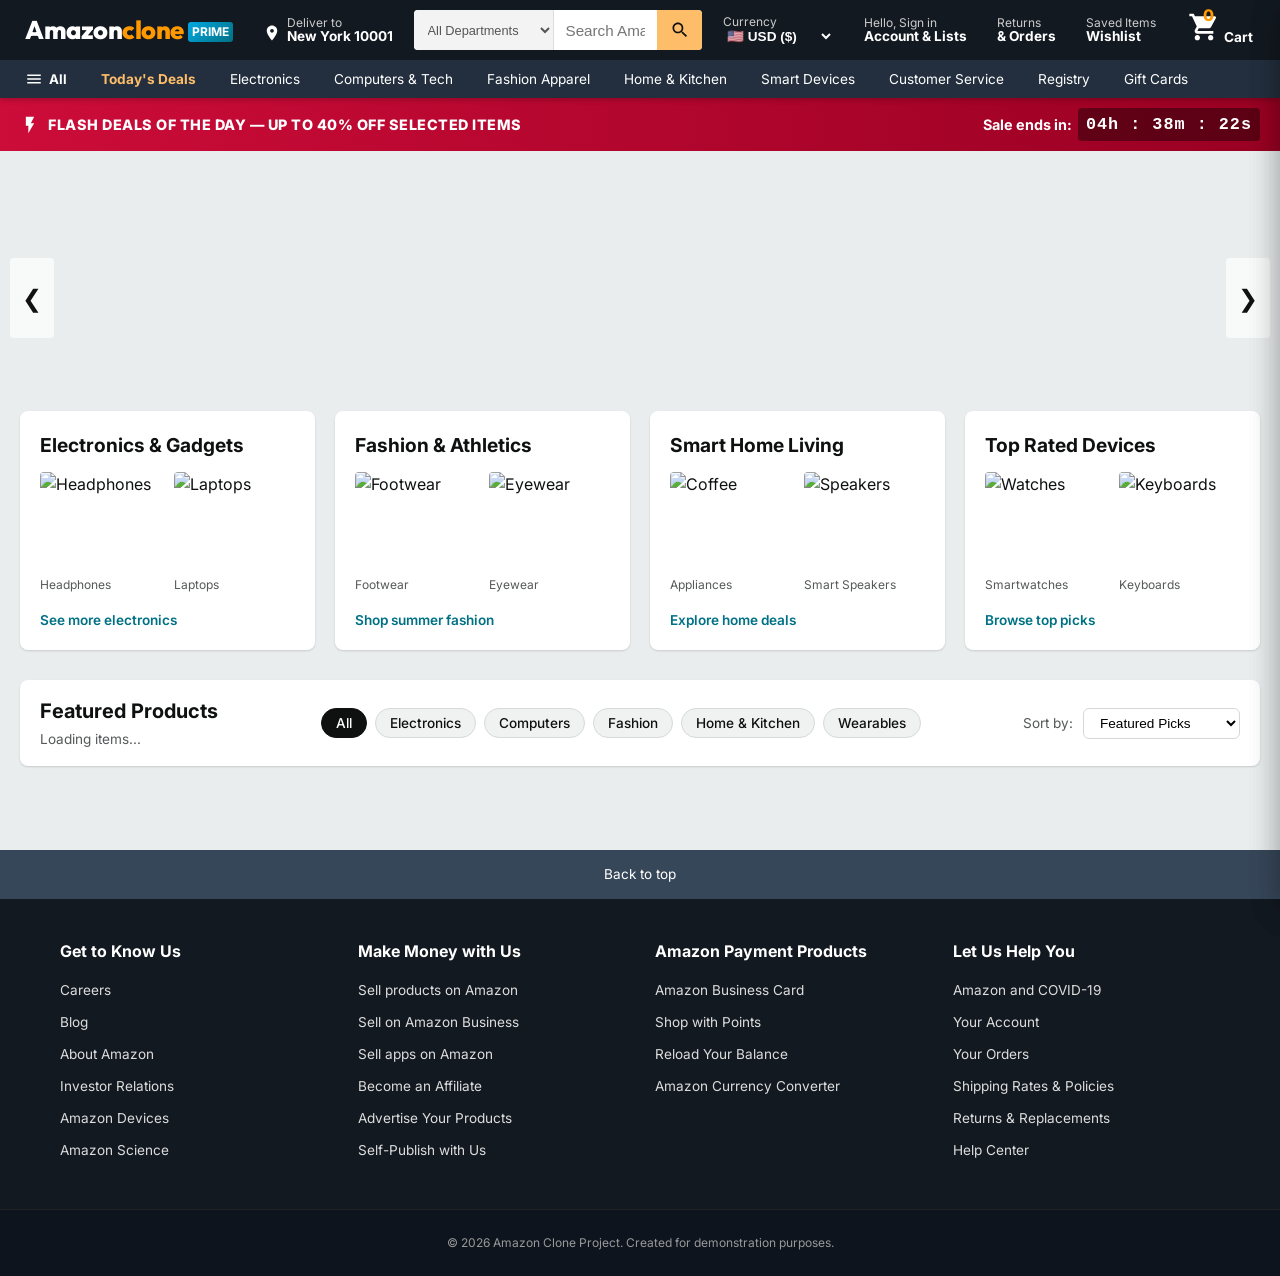
==== commit 92db511d: "Update title and logo text for Amazon clone" ====
--- a/index.html
+++ b/index.html
@@ -3,7 +3,7 @@
 <head>
   <meta charset="UTF-8">
   <meta name="viewport" content="width=device-width, initial-scale=1.0">
-  <title>Amazon.com. Spend less. Smile more.</title>
+  <title>amazon demo and clone. Spend less. Smile more.</title>
   <meta name="description" content="Free shipping on millions of items. Get the best of Shopping and Entertainment with Prime. Enjoy low prices and great deals.">
   
   <!-- Fonts -->
@@ -24,7 +24,7 @@
     <div class="top-nav">
       <!-- Brand Logo -->
       <a href="#" class="nav-logo" id="logo-btn">
-        <div class="logo-text">amazon<span>.com</span></div>
+        <div class="logo-text">Amazon<span>clone</span></div>
         <span class="logo-prime">PRIME</span>
       </a>
 
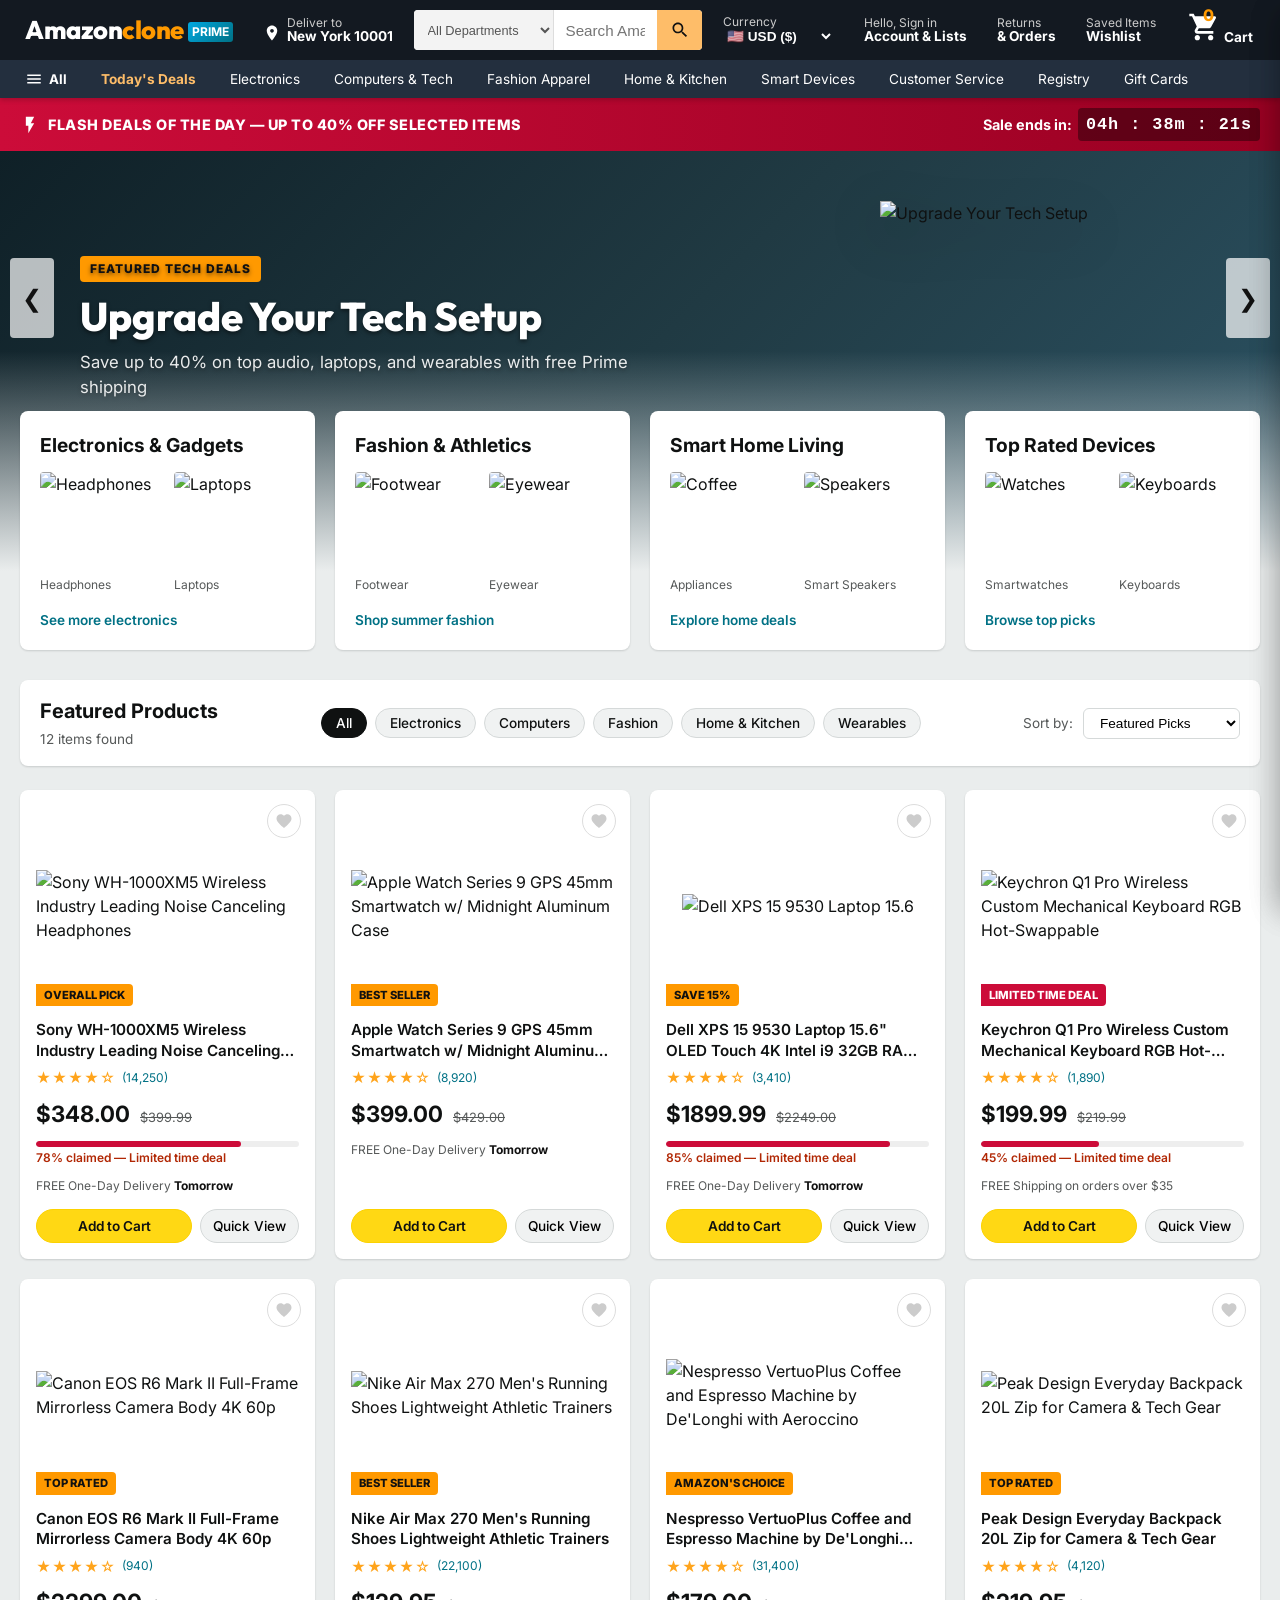
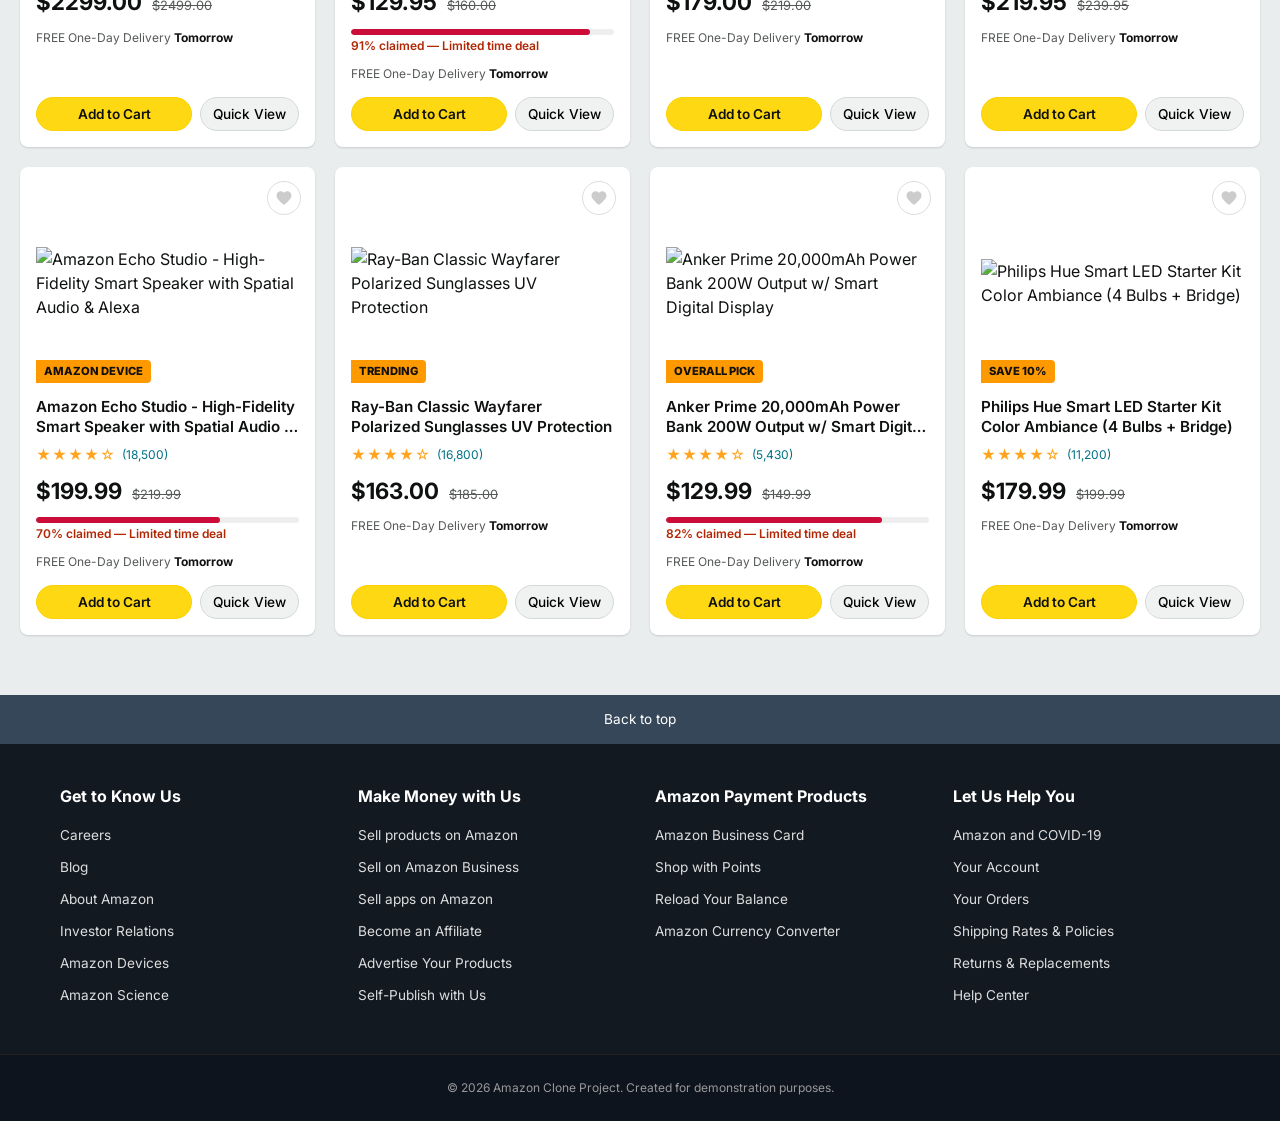
==== commit 8c180a0b: "Update script tag paths in index.html" ====
--- a/index.html
+++ b/index.html
@@ -456,7 +456,7 @@
   </footer>
 
   <!-- Scripts -->
-  <script src="js/products.js"></script>
-  <script src="js/app.js"></script>
+  <script src="products.js"></script>
+  <script src="app.js"></script>
 </body>
 </html>
